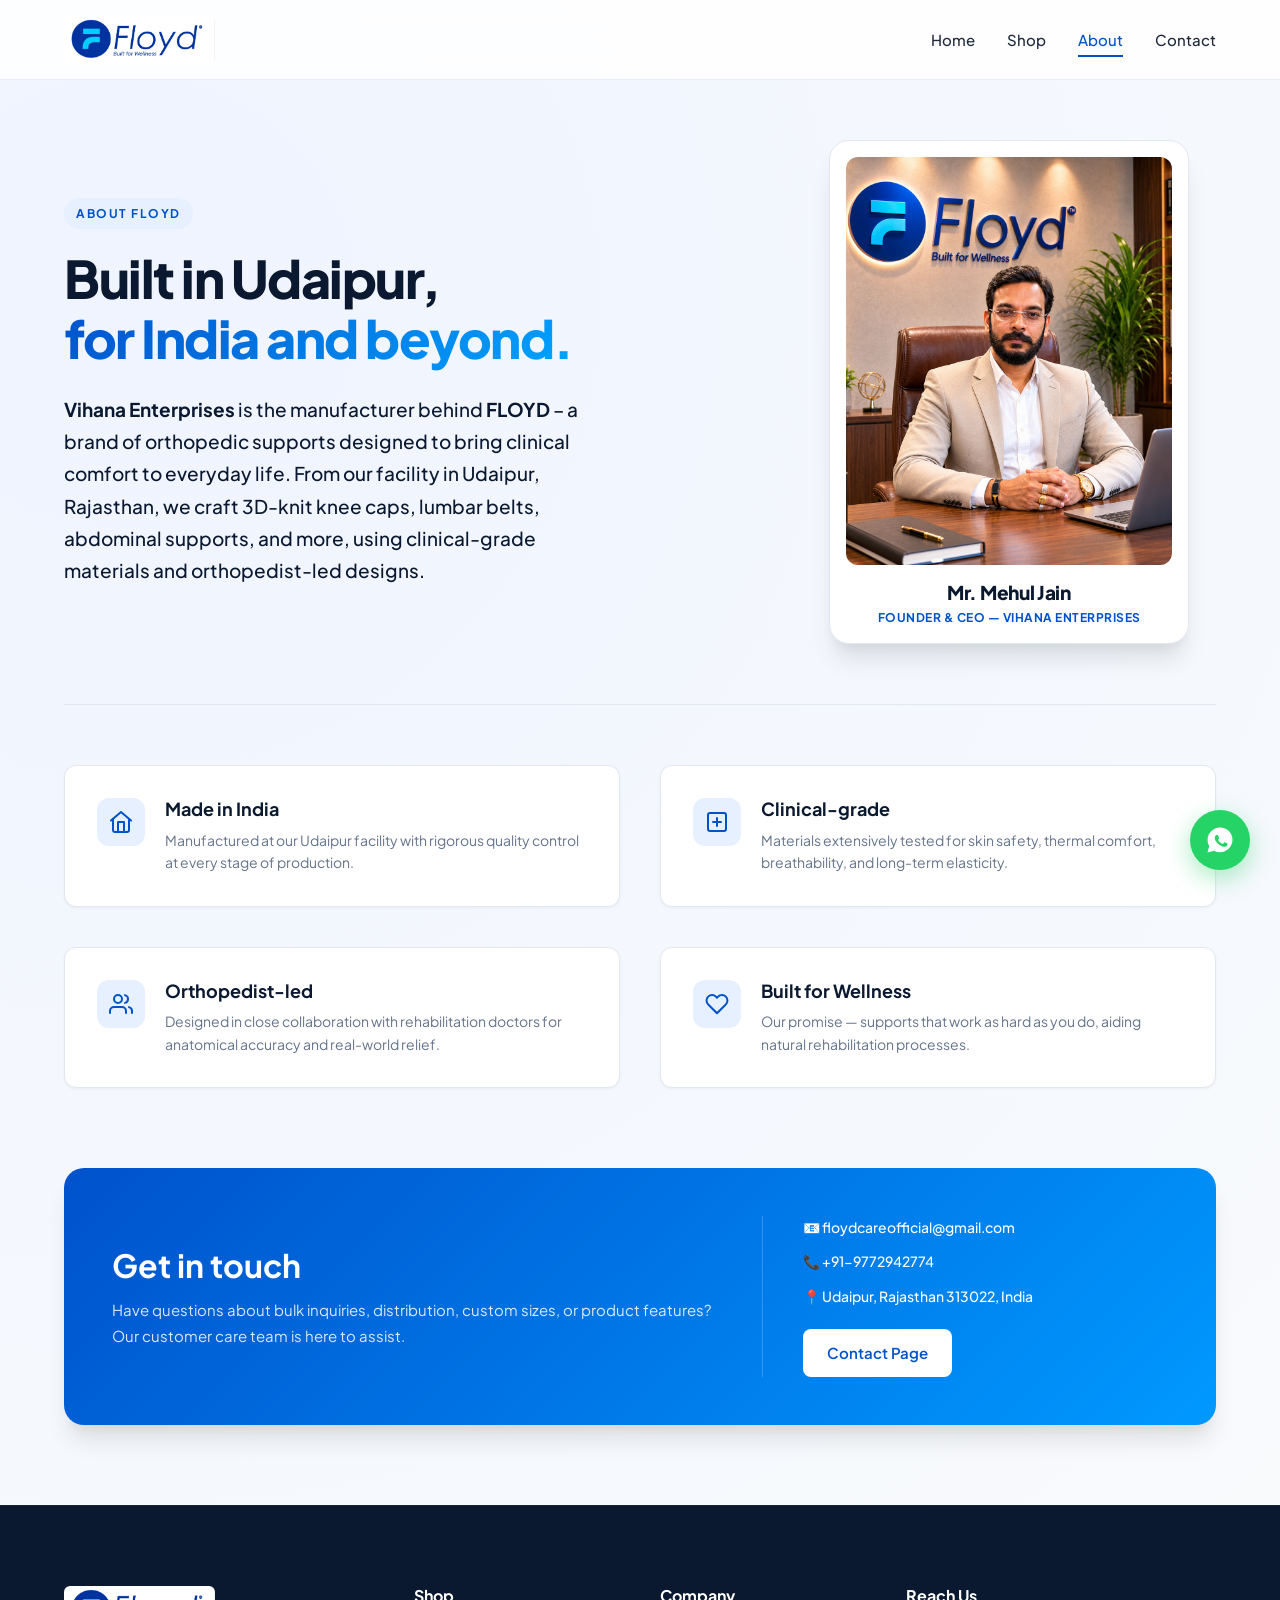
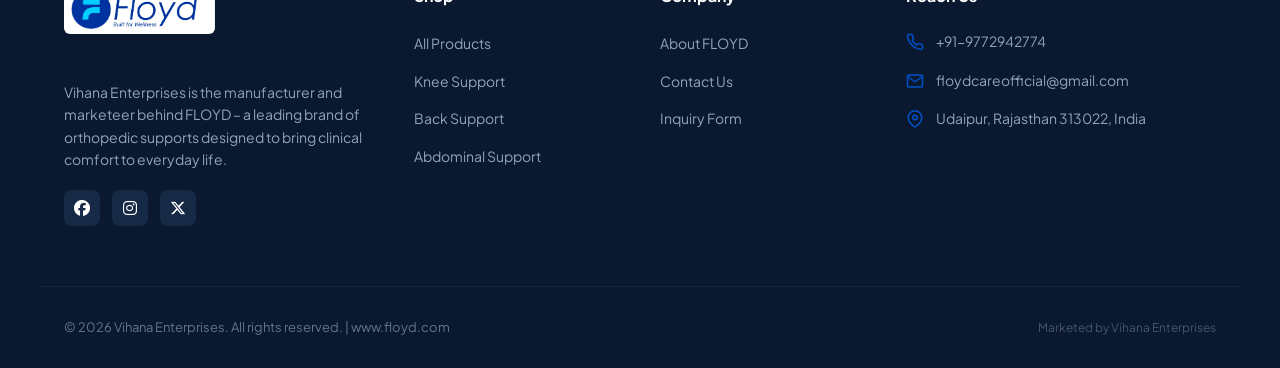
==== about.html @ 330b06b8 "Add main stylesheet for FLOYD design system with comprehensive styles and responsive design" ====
<!DOCTYPE html>
<html lang="en">
<head>
    <meta charset="UTF-8">
    <meta name="viewport" content="width=device-width, initial-scale=1.0">
    <meta name="description" content="Learn about FLOYD orthopedic supports, manufactured by Vihana Enterprises in Udaipur, Rajasthan. Built on clinical comfort, skin-safe materials, and orthopedist-led designs.">
    <meta name="keywords" content="About Floyd, Vihana Enterprises, Orthopedic supports, Udaipur manufacturer, clinical comfort">
    <title>About Us | FLOYD Orthopedic Supports</title>
    <link rel="stylesheet" href="https://cdnjs.cloudflare.com/ajax/libs/font-awesome/6.5.0/css/all.min.css">
    <link rel="stylesheet" href="styles.css">
</head>
<body>

    <!-- Header Navigation -->
    <header id="main-header">
        <div class="container nav-container">
            <a href="index.html" class="logo" id="header-logo">
                <img src="assets/logo.jpg" alt="FLOYD Logo" class="logo-img">
            </a>
            
            <button class="hamburger" id="menu-hamburger" aria-label="Toggle Menu">
                <span></span>
                <span></span>
                <span></span>
            </button>
            
            <ul class="nav-menu" id="header-nav-menu">
                <li><a href="index.html" class="nav-link">Home</a></li>
                <li><a href="products.html" class="nav-link">Shop</a></li>
                <li><a href="about.html" class="nav-link">About</a></li>
                <li><a href="contact.html" class="nav-link">Contact</a></li>
            </ul>
        </div>
    </header>

    <main>
        <!-- About Hero Section -->
        <section class="about-hero" id="about-hero-section">
            <div class="container">
                <div class="about-hero-grid">
                    <div class="about-hero-text">
                        <span class="badge-tag">About FLOYD</span>
                        <h1 class="hero-title" style="margin-bottom: 24px;">
                            Built in Udaipur, <br>
                            <span>for India and beyond.</span>
                        </h1>
                        <p class="hero-desc" style="font-size: 19px; line-height: 1.7; color: var(--primary-color); font-weight: 500; margin-bottom: 0;">
                            <strong>Vihana Enterprises</strong> is the manufacturer behind <strong>FLOYD</strong> – a brand of orthopedic supports designed to bring clinical comfort to everyday life. From our facility in Udaipur, Rajasthan, we craft 3D-knit knee caps, lumbar belts, abdominal supports, and more, using clinical-grade materials and orthopedist-led designs.
                        </p>
                    </div>
                    
                    <div class="about-hero-image-wrapper">
                        <div class="about-owner-card">
                            <img src="assets/owner_image.png" alt="Mr. Mehul Jain, Founder and CEO of Vihana Enterprises" class="about-owner-img">
                            <div class="about-owner-info">
                                <h3 class="about-owner-name">Mr. Mehul Jain</h3>
                                <p class="about-owner-title">Founder & CEO — Vihana Enterprises</p>
                            </div>
                        </div>
                    </div>
                </div>
                
                <hr style="border: 0; border-top: 1px solid var(--border-color); margin-bottom: 40px; margin-top: 60px;">
                
                <!-- Core Pillars Grid -->
                <div class="about-features-grid">
                    
                    <!-- Pillar 1 -->
                    <div class="about-feature-card">
                        <div class="about-feature-icon">
                            <svg width="24" height="24" viewBox="0 0 24 24" fill="none" stroke="currentColor" stroke-width="2" stroke-linecap="round" stroke-linejoin="round">
                                <path d="M20 9v11a2 2 0 0 1-2 2H6a2 2 0 0 1-2-2V9"></path>
                                <path d="M9 22V12h6v10"></path>
                                <path d="M2 10.6L12 2l10 8.6"></path>
                            </svg>
                        </div>
                        <div>
                            <h3 class="about-feature-title">Made in India</h3>
                            <p class="about-feature-text">Manufactured at our Udaipur facility with rigorous quality control at every stage of production.</p>
                        </div>
                    </div>
                    
                    <!-- Pillar 2 -->
                    <div class="about-feature-card">
                        <div class="about-feature-icon">
                            <svg width="24" height="24" viewBox="0 0 24 24" fill="none" stroke="currentColor" stroke-width="2" stroke-linecap="round" stroke-linejoin="round">
                                <rect x="3" y="3" width="18" height="18" rx="2" ry="2"></rect>
                                <line x1="12" y1="8" x2="12" y2="16"></line>
                                <line x1="8" y1="12" x2="16" y2="12"></line>
                            </svg>
                        </div>
                        <div>
                            <h3 class="about-feature-title">Clinical-grade</h3>
                            <p class="about-feature-text">Materials extensively tested for skin safety, thermal comfort, breathability, and long-term elasticity.</p>
                        </div>
                    </div>
                    
                    <!-- Pillar 3 -->
                    <div class="about-feature-card">
                        <div class="about-feature-icon">
                            <svg width="24" height="24" viewBox="0 0 24 24" fill="none" stroke="currentColor" stroke-width="2" stroke-linecap="round" stroke-linejoin="round">
                                <path d="M17 21v-2a4 4 0 0 0-4-4H5a4 4 0 0 0-4 4v2"></path>
                                <circle cx="9" cy="7" r="4"></circle>
                                <path d="M23 21v-2a4 4 0 0 0-3-3.87"></path>
                                <path d="M16 3.13a4 4 0 0 1 0 7.75"></path>
                            </svg>
                        </div>
                        <div>
                            <h3 class="about-feature-title">Orthopedist-led</h3>
                            <p class="about-feature-text">Designed in close collaboration with rehabilitation doctors for anatomical accuracy and real-world relief.</p>
                        </div>
                    </div>
                    
                    <!-- Pillar 4 -->
                    <div class="about-feature-card">
                        <div class="about-feature-icon">
                            <svg width="24" height="24" viewBox="0 0 24 24" fill="none" stroke="currentColor" stroke-width="2" stroke-linecap="round" stroke-linejoin="round">
                                <path d="M20.84 4.61a5.5 5.5 0 0 0-7.78 0L12 5.67l-1.06-1.06a5.5 5.5 0 0 0-7.78 7.78l1.06 1.06L12 21.23l7.78-7.78 1.06-1.06a5.5 5.5 0 0 0 0-7.78z"></path>
                            </svg>
                        </div>
                        <div>
                            <h3 class="about-feature-title">Built for Wellness</h3>
                            <p class="about-feature-text">Our promise — supports that work as hard as you do, aiding natural rehabilitation processes.</p>
                        </div>
                    </div>
                    
                </div>

                <!-- Banner Get in Touch Box -->
                <div class="about-contact-banner">
                    <div class="about-contact-grid">
                        <div>
                            <h2 style="font-size: 32px; color: #ffffff; margin-bottom: 12px;">Get in touch</h2>
                            <p style="color: rgba(255,255,255,0.85); font-size: 15px; margin-bottom: 0; line-height: 1.7;">
                                Have questions about bulk inquiries, distribution, custom sizes, or product features? Our customer care team is here to assist.
                            </p>
                        </div>
                        <div class="about-contact-info">
                            <span style="font-size: 14px; font-weight: 500;">📧 floydcareofficial@gmail.com</span>
                            <span style="font-size: 14px; font-weight: 500;">📞 +91-9772942774</span>
                            <span style="font-size: 14px; font-weight: 500;">📍 Udaipur, Rajasthan 313022, India</span>
                            <a href="contact.html" class="btn btn-secondary" style="margin-top: 10px; background-color: #fff; color: var(--accent-blue);">Contact Page</a>
                        </div>
                    </div>
                </div>

            </div>
        </section>
    </main>

    <!-- Footer -->
    <footer id="main-footer">
        <div class="container footer-grid">
            <div class="footer-brand">
                <a href="index.html" class="logo" style="margin-bottom: 20px; display: inline-block;">
                    <img src="assets/logo.jpg" alt="FLOYD Logo" class="logo-img">
                </a>
                <p class="footer-desc">
                    Vihana Enterprises is the manufacturer and marketeer behind FLOYD – a leading brand of orthopedic supports designed to bring clinical comfort to everyday life.
                </p>
                <div class="footer-socials">
                    <a href="https://facebook.com" class="social-icon facebook" target="_blank" aria-label="Facebook">
                        <i class="fa-brands fa-facebook" style="color: rgb(255, 255, 255);"></i>
                    </a>
                    <a href="https://instagram.com" class="social-icon instagram" target="_blank" aria-label="Instagram">
                        <i class="fa-brands fa-instagram" style="color: rgb(255, 255, 255);"></i>
                    </a>
                    <a href="https://twitter.com" class="social-icon twitter" target="_blank" aria-label="Twitter">
                        <i class="fa-brands fa-x-twitter" style="color: rgb(255, 255, 255);"></i>
                    </a>
                </div>
            </div>
            
            <div>
                <h3 class="footer-title">Shop</h3>
                <ul class="footer-links">
                    <li><a href="products.html">All Products</a></li>
                    <li><a href="products.html?category=Knee%20Support">Knee Support</a></li>
                    <li><a href="products.html?category=Back%20Support">Back Support</a></li>
                    <li><a href="products.html?category=Abdominal%20Support">Abdominal Support</a></li>
                </ul>
            </div>
            
            <div>
                <h3 class="footer-title">Company</h3>
                <ul class="footer-links">
                    <li><a href="about.html">About FLOYD</a></li>
                    <li><a href="contact.html">Contact Us</a></li>
                    <li><a href="contact.html">Inquiry Form</a></li>
                </ul>
            </div>
            
            <div>
                <h3 class="footer-title">Reach Us</h3>
                <ul class="footer-contact-list">
                    <li class="footer-contact-item">
                        <svg width="18" height="18" viewBox="0 0 24 24" fill="none" stroke="currentColor" stroke-width="2" stroke-linecap="round" stroke-linejoin="round">
                            <path d="M22 16.92v3a2 2 0 0 1-2.18 2 19.79 19.79 0 0 1-8.63-3.07 19.5 19.5 0 0 1-6-6 19.79 19.79 0 0 1-3.07-8.67A2 2 0 0 1 4.11 2h3a2 2 0 0 1 2 1.72 12.84 12.84 0 0 0 .7 2.81 2 2 0 0 1-.45 2.11L8.09 9.91a16 16 0 0 0 6 6l1.27-1.27a2 2 0 0 1 2.11-.45 12.84 12.84 0 0 0 2.81.7A2 2 0 0 1 22 16.92z"></path>
                        </svg>
                        <span>+91-9772942774</span>
                    </li>
                    <li class="footer-contact-item">
                        <svg width="18" height="18" viewBox="0 0 24 24" fill="none" stroke="currentColor" stroke-width="2" stroke-linecap="round" stroke-linejoin="round">
                            <path d="M4 4h16c1.1 0 2 .9 2 2v12c0 1.1-.9 2-2 2H4c-1.1 0-2-.9-2-2V6c0-1.1.9-2 2-2z"></path>
                            <polyline points="22,6 12,13 2,6"></polyline>
                        </svg>
                        <span>floydcareofficial@gmail.com</span>
                    </li>
                    <li class="footer-contact-item">
                        <svg width="18" height="18" viewBox="0 0 24 24" fill="none" stroke="currentColor" stroke-width="2" stroke-linecap="round" stroke-linejoin="round">
                            <path d="M21 10c0 7-9 13-9 13s-9-6-9-13a9 9 0 0 1 18 0z"></path>
                            <circle cx="12" cy="10" r="3"></circle>
                        </svg>
                        <span>Udaipur, Rajasthan 313022, India</span>
                    </li>
                </ul>
            </div>
        </div>
        
        <div class="container footer-bottom">
            <p class="footer-copy">&copy; 2026 Vihana Enterprises. All rights reserved. | www.floyd.com</p>
            <p style="color: #475569; font-size: 12px;">Marketed by Vihana Enterprises</p>
        </div>
    </footer>

    <!-- WhatsApp Floating Widget -->
    <div class="whatsapp-widget">
        <span class="whatsapp-tooltip">Chat with Floyd Care</span>
        <a href="https://wa.me/919772942774?text=Hello!%20I%20want%20to%20inquire%20about%20FLOYD%20Orthopedic%20supports." target="_blank" class="whatsapp-bubble" aria-label="Chat on WhatsApp" id="floating-whatsapp-btn">
            <svg width="30" height="30" viewBox="0 0 24 24" fill="currentColor" style="color: #fff;">
                <path d="M12.012 2c-5.506 0-9.989 4.478-9.99 9.984a9.96 9.96 0 0 0 1.333 4.982L2 22l5.202-1.362a9.92 9.92 0 0 0 4.808 1.238h.005c5.502 0 9.987-4.479 9.988-9.987.002-2.67-1.037-5.178-2.927-7.07A9.925 9.925 0 0 0 12.012 2zm5.727 14.1c-.247.697-1.204 1.293-1.663 1.352-.459.06-1.02.109-2.993-.672-2.52-1.001-4.113-3.565-4.24-3.731-.127-.168-1.035-1.378-1.035-2.628 0-1.25.654-1.866.887-2.112.233-.247.508-.309.678-.309.169 0 .339.001.487.009.157.008.365-.06.572.44.207.5.709 1.729.771 1.854.062.125.103.271.02.44-.083.166-.124.271-.249.414-.124.145-.262.324-.374.436-.125.124-.255.259-.11.507.145.248.641 1.057 1.378 1.713.949.845 1.751 1.11 2.006 1.237.255.127.402.107.551-.063.149-.17.639-.741.808-.995.17-.254.339-.212.572-.125.233.086 1.483.7 1.737.828.254.127.424.19.488.3.063.108.063.626-.184 1.323z"/>
            </svg>
        </a>
    </div>

    <!-- General Javascript -->
    <script src="script.js"></script>
</body>
</html>
---- styles.css ----
/* 
   FLOYD - Premium Orthopedic Supports
   Design System & Styling
   Author: Antigravity Code Assistant
*/

@import url('https://fonts.googleapis.com/css2?family=Plus+Jakarta+Sans:wght@300;400;500;600;700;800&display=swap');

/* CSS Variables */
:root {
    --primary-color: #0A192F;
    --primary-light: #172A45;
    --accent-blue: #0052CC;
    --accent-hover: #0043A4;
    --accent-light: #E6F0FF;
    --text-main: #1E293B;
    --text-muted: #64748B;
    --bg-main: #F8FAFC;
    --bg-white: #FFFFFF;
    --border-color: #E2E8F0;
    --success-color: #10B981;
    --warning-color: #F59E0B;
    --danger-color: #EF4444;
    --font-family: 'Plus Jakarta Sans', sans-serif;
    
    /* Shadows & Transitions */
    --shadow-sm: 0 1px 3px rgba(0, 0, 0, 0.05);
    --shadow-md: 0 4px 6px -1px rgba(0, 0, 0, 0.05), 0 2px 4px -1px rgba(0, 0, 0, 0.03);
    --shadow-lg: 0 10px 15px -3px rgba(0, 0, 0, 0.08), 0 4px 6px -2px rgba(0, 0, 0, 0.04);
    --shadow-premium: 0 20px 25px -5px rgba(0, 0, 0, 0.1), 0 10px 10px -5px rgba(0, 0, 0, 0.04);
    --transition-fast: all 0.2s cubic-bezier(0.4, 0, 0.2, 1);
    --transition-smooth: all 0.3s cubic-bezier(0.4, 0, 0.2, 1);
    --border-radius-sm: 8px;
    --border-radius-md: 12px;
    --border-radius-lg: 20px;
    
    /* Layout Sizes */
    --header-height: 80px;
    --max-width: 1200px;
}

/* Reset & Base Styles */
* {
    margin: 0;
    padding: 0;
    box-sizing: border-box;
}

html {
    scroll-behavior: smooth;
    font-size: 16px;
}

body {
    font-family: var(--font-family);
    background-color: var(--bg-main);
    color: var(--text-main);
    line-height: 1.6;
    overflow-x: hidden;
}

h1, h2, h3, h4, h5, h6 {
    font-weight: 700;
    color: var(--primary-color);
    line-height: 1.25;
}

a {
    color: inherit;
    text-decoration: none;
    transition: var(--transition-fast);
}

img {
    max-width: 100%;
    height: auto;
    display: block;
}

button, input, textarea, select {
    font-family: inherit;
    font-size: inherit;
    outline: none;
}

.container {
    width: 100%;
    max-width: var(--max-width);
    margin: 0 auto;
    padding: 0 24px;
}

/* Header & Navigation */
header {
    position: fixed;
    top: 0;
    left: 0;
    width: 100%;
    height: var(--header-height);
    background-color: rgba(255, 255, 255, 0.85);
    backdrop-filter: blur(12px);
    -webkit-backdrop-filter: blur(12px);
    border-bottom: 1px solid rgba(226, 232, 240, 0.8);
    z-index: 1000;
    transition: var(--transition-smooth);
}

header.scrolled {
    height: 70px;
    box-shadow: var(--shadow-md);
    background-color: rgba(255, 255, 255, 0.95);
}

.nav-container {
    height: 100%;
    display: flex;
    justify-content: space-between;
    align-items: center;
}

.logo {
    display: flex;
    align-items: center;
    gap: 10px;
}

.logo-img {
    height: 48px;
    width: auto;
    object-fit: contain;
    border-radius: 6px;
    transition: var(--transition-smooth);
}

.logo:hover .logo-img {
    transform: scale(1.03);
}

.logo-icon {
    width: 38px;
    height: 38px;
    background: linear-gradient(135deg, var(--accent-blue), #00A3FF);
    border-radius: 10px;
    display: flex;
    align-items: center;
    justify-content: center;
    color: #fff;
    font-weight: 800;
    font-size: 20px;
    box-shadow: 0 4px 10px rgba(0, 82, 204, 0.3);
}

.logo-text {
    font-size: 24px;
    font-weight: 800;
    letter-spacing: -0.5px;
    background: linear-gradient(to right, var(--primary-color), var(--accent-blue));
    -webkit-background-clip: text;
    -webkit-text-fill-color: transparent;
}

.logo-sub {
    font-size: 10px;
    text-transform: uppercase;
    letter-spacing: 1px;
    color: var(--text-muted);
    font-weight: 600;
    margin-top: -3px;
}

.nav-menu {
    display: flex;
    align-items: center;
    gap: 32px;
    list-style: none;
}

.nav-link {
    font-weight: 500;
    font-size: 15px;
    color: var(--text-main);
    position: relative;
    padding: 8px 0;
}

.nav-link::after {
    content: '';
    position: absolute;
    bottom: 0;
    left: 0;
    width: 0;
    height: 2px;
    background-color: var(--accent-blue);
    transition: var(--transition-fast);
}

.nav-link:hover, .nav-link.active {
    color: var(--accent-blue);
}

.nav-link.active::after, .nav-link:hover::after {
    width: 100%;
}

.nav-actions {
    display: flex;
    align-items: center;
    gap: 16px;
}

.btn {
    display: inline-flex;
    align-items: center;
    justify-content: center;
    padding: 12px 24px;
    border-radius: var(--border-radius-sm);
    font-weight: 600;
    font-size: 15px;
    transition: var(--transition-smooth);
    cursor: pointer;
    border: none;
    gap: 8px;
}

.btn-primary {
    background-color: var(--accent-blue);
    color: #ffffff;
    box-shadow: 0 4px 14px rgba(0, 82, 204, 0.25);
}

.btn-primary:hover {
    background-color: var(--accent-hover);
    transform: translateY(-2px);
    box-shadow: 0 6px 20px rgba(0, 82, 204, 0.35);
}

.btn-secondary {
    background-color: var(--accent-light);
    color: var(--accent-blue);
}

.btn-secondary:hover {
    background-color: #D6E4FF;
    transform: translateY(-2px);
}

.btn-outline {
    background-color: transparent;
    border: 2px solid var(--accent-blue);
    color: var(--accent-blue);
}

.btn-outline:hover {
    background-color: var(--accent-blue);
    color: #ffffff;
    transform: translateY(-2px);
}

.hamburger {
    display: none;
    flex-direction: column;
    gap: 6px;
    cursor: pointer;
    border: none;
    background: transparent;
    padding: 8px;
    z-index: 1001;
}

.hamburger span {
    display: block;
    width: 26px;
    height: 2.5px;
    background-color: var(--primary-color);
    border-radius: 2px;
    transition: var(--transition-smooth);
}

/* Hero Section */
.hero {
    padding: calc(var(--header-height) + 60px) 0 80px 0;
    background: radial-gradient(circle at 80% 20%, #F0F4FF 0%, var(--bg-main) 100%);
    overflow: hidden;
    position: relative;
}

.hero::before {
    content: '';
    position: absolute;
    width: 600px;
    height: 600px;
    background: radial-gradient(circle, rgba(0, 82, 204, 0.05) 0%, transparent 70%);
    top: -200px;
    right: -200px;
    z-index: 0;
}

.hero-grid {
    display: grid;
    grid-template-columns: 1.1fr 0.9fr;
    gap: 48px;
    align-items: center;
    position: relative;
    z-index: 1;
}

.badge-tag {
    display: inline-block;
    padding: 6px 12px;
    background-color: var(--accent-light);
    color: var(--accent-blue);
    font-size: 12px;
    font-weight: 700;
    text-transform: uppercase;
    letter-spacing: 1.5px;
    border-radius: 50px;
    margin-bottom: 20px;
}

.hero-title {
    font-size: 52px;
    font-weight: 800;
    letter-spacing: -1.5px;
    margin-bottom: 20px;
    line-height: 1.15;
}

.hero-title span {
    background: linear-gradient(135deg, var(--accent-blue), #00A3FF);
    -webkit-background-clip: text;
    -webkit-text-fill-color: transparent;
}

.hero-desc {
    font-size: 18px;
    color: var(--text-muted);
    margin-bottom: 32px;
    max-width: 520px;
}

.hero-btns {
    display: flex;
    gap: 16px;
    margin-bottom: 40px;
}

.hero-trust {
    display: flex;
    align-items: center;
    gap: 12px;
}

.stars {
    color: #FBBF24;
    display: flex;
    gap: 2px;
}

.trust-text {
    font-size: 14px;
    color: var(--text-muted);
    font-weight: 500;
}

.trust-text strong {
    color: var(--primary-color);
}

.hero-image-wrapper {
    position: relative;
    display: flex;
    justify-content: center;
    align-items: center;
}

.hero-image-bg {
    position: absolute;
    width: 100%;
    height: 100%;
    background: linear-gradient(135deg, var(--accent-blue), #00A3FF);
    border-radius: 30% 70% 70% 30% / 30% 30% 70% 70%;
    opacity: 0.1;
    animation: blobMorph 10s ease-in-out infinite alternate;
    z-index: 0;
}

.hero-image-card {
    position: relative;
    background: var(--bg-white);
    padding: 16px;
    border-radius: var(--border-radius-lg);
    box-shadow: var(--shadow-premium);
    z-index: 1;
    overflow: hidden;
    transform: rotate(2deg);
    transition: var(--transition-smooth);
}

.hero-image-card:hover {
    transform: rotate(0deg) scale(1.02);
}

.hero-image-card img {
    border-radius: 12px;
    width: 100%;
    max-height: 420px;
    object-fit: cover;
}

.hero-floating-badge {
    position: absolute;
    bottom: -20px;
    left: -20px;
    background: var(--bg-white);
    padding: 16px 24px;
    border-radius: var(--border-radius-md);
    box-shadow: var(--shadow-lg);
    display: flex;
    flex-direction: column;
    gap: 4px;
    z-index: 2;
    border: 1px solid var(--border-color);
}

.floating-title {
    font-size: 11px;
    text-transform: uppercase;
    letter-spacing: 1px;
    color: var(--text-muted);
    font-weight: 700;
}

.floating-val {
    font-size: 15px;
    font-weight: 800;
    color: var(--primary-color);
}

/* Feature Ribbons */
.features-ribbon {
    background-color: var(--primary-color);
    color: #fff;
    padding: 24px 0;
    position: relative;
    z-index: 10;
}

.ribbon-grid {
    display: grid;
    grid-template-columns: repeat(4, 1fr);
    gap: 24px;
}

.ribbon-item {
    display: flex;
    align-items: center;
    gap: 12px;
    color: rgba(255, 255, 255, 0.9);
    font-size: 14px;
    font-weight: 500;
}

.ribbon-item svg {
    color: var(--accent-blue);
    flex-shrink: 0;
}

/* Sections Styling */
.section {
    padding: 90px 0;
}

.section-bg {
    background-color: var(--bg-white);
}

.section-header {
    text-align: center;
    max-width: 650px;
    margin: 0 auto 56px auto;
}

.section-subtitle {
    display: block;
    color: var(--accent-blue);
    font-size: 13px;
    font-weight: 700;
    text-transform: uppercase;
    letter-spacing: 2px;
    margin-bottom: 12px;
}

.section-title {
    font-size: 38px;
    font-weight: 800;
    letter-spacing: -1px;
    margin-bottom: 16px;
}

.section-desc {
    color: var(--text-muted);
    font-size: 16px;
}

/* Categories Section */
.categories-grid {
    display: grid;
    grid-template-columns: repeat(3, 1fr);
    gap: 30px;
}

.category-card {
    background: var(--bg-white);
    border-radius: var(--border-radius-lg);
    overflow: hidden;
    box-shadow: var(--shadow-md);
    border: 1px solid var(--border-color);
    transition: var(--transition-smooth);
    display: flex;
    flex-direction: column;
}

.category-card:hover {
    transform: translateY(-8px);
    box-shadow: var(--shadow-premium);
    border-color: rgba(0, 82, 204, 0.2);
}

.category-img-container {
    height: 260px;
    overflow: hidden;
    position: relative;
    background-color: var(--bg-main);
}

.category-img-container img {
    width: 100%;
    height: 100%;
    object-fit: cover;
    transition: var(--transition-smooth);
}

.category-card:hover .category-img-container img {
    transform: scale(1.08);
}

.category-content {
    padding: 24px;
    flex-grow: 1;
    display: flex;
    flex-direction: column;
}

.category-title {
    font-size: 20px;
    margin-bottom: 10px;
}

.category-text {
    color: var(--text-muted);
    font-size: 14px;
    margin-bottom: 20px;
    flex-grow: 1;
}

.category-link {
    font-weight: 600;
    font-size: 14px;
    color: var(--accent-blue);
    display: inline-flex;
    align-items: center;
    gap: 6px;
}

.category-card:hover .category-link {
    gap: 12px;
}

/* Bestsellers / Product Grid */
.products-grid {
    display: grid;
    grid-template-columns: repeat(4, 1fr);
    gap: 24px;
}

.product-card {
    background: var(--bg-white);
    border-radius: var(--border-radius-md);
    border: 1px solid var(--border-color);
    padding: 16px;
    position: relative;
    transition: var(--transition-smooth);
    display: flex;
    flex-direction: column;
    justify-content: space-between;
}

.product-card:hover {
    transform: translateY(-5px);
    box-shadow: var(--shadow-lg);
    border-color: rgba(0, 82, 204, 0.15);
}

.discount-badge {
    position: absolute;
    top: 16px;
    left: 16px;
    background-color: #06B6D4;
    color: #fff;
    font-size: 11px;
    font-weight: 700;
    padding: 4px 8px;
    border-radius: 4px;
    z-index: 10;
}

.product-img-wrapper {
    height: 220px;
    background-color: var(--bg-main);
    border-radius: 8px;
    overflow: hidden;
    margin-bottom: 16px;
    display: flex;
    align-items: center;
    justify-content: center;
}

.product-img-wrapper img {
    max-height: 100%;
    max-width: 100%;
    object-fit: contain;
    transition: var(--transition-smooth);
}

.product-card:hover .product-img-wrapper img {
    transform: scale(1.05);
}

.product-meta {
    font-size: 12px;
    color: var(--text-muted);
    font-weight: 600;
    text-transform: uppercase;
    letter-spacing: 0.5px;
    margin-bottom: 6px;
}

.product-name {
    font-size: 16px;
    font-weight: 700;
    color: var(--primary-color);
    margin-bottom: 12px;
    line-height: 1.3;
    min-height: 42px;
}

.product-price-row {
    display: flex;
    align-items: center;
    gap: 8px;
    margin-bottom: 16px;
}

.current-price {
    font-size: 18px;
    font-weight: 800;
    color: var(--accent-blue);
}

.original-price {
    font-size: 14px;
    color: var(--text-muted);
    text-decoration: line-through;
}

.product-card .btn {
    width: 100%;
    padding: 10px 16px;
    font-size: 14px;
}

/* Banner Promo Section */
.banner-promo {
    background: linear-gradient(135deg, var(--accent-blue), #00A3FF);
    color: #fff;
    border-radius: var(--border-radius-lg);
    padding: 56px;
    overflow: hidden;
    position: relative;
    box-shadow: var(--shadow-premium);
}

.banner-promo-grid {
    display: grid;
    grid-template-columns: 1.2fr 0.8fr;
    gap: 40px;
    align-items: center;
}

.promise-shield-wrapper {
    display: flex;
    justify-content: center;
}

.banner-promo h2 {
    color: #fff;
    font-size: 36px;
    margin-bottom: 16px;
    letter-spacing: -0.5px;
}

.banner-promo p {
    color: rgba(255, 255, 255, 0.9);
    font-size: 16px;
    line-height: 1.6;
    margin-bottom: 24px;
}

.banner-promo .btn {
    background-color: #fff;
    color: var(--accent-blue);
    font-weight: 700;
}

.banner-promo .btn:hover {
    background-color: var(--accent-light);
    transform: translateY(-2px);
}

/* Footer Section */
footer {
    background-color: var(--primary-color);
    color: #94A3B8;
    padding: 80px 0 30px 0;
    border-top: 1px solid rgba(255, 255, 255, 0.05);
}

.footer-grid {
    display: grid;
    grid-template-columns: 1.2fr 0.8fr 0.8fr 1.2fr;
    gap: 40px;
    margin-bottom: 60px;
}

.footer-brand .logo-text {
    background: linear-gradient(to right, #fff, #00A3FF);
    -webkit-background-clip: text;
    -webkit-text-fill-color: transparent;
}

.footer-desc {
    font-size: 14px;
    margin: 20px 0;
    line-height: 1.6;
}

.footer-socials {
    display: flex;
    gap: 12px;
}

.social-icon {
    width: 36px;
    height: 36px;
    background-color: var(--primary-light);
    border-radius: 8px;
    display: flex;
    align-items: center;
    justify-content: center;
    color: #fff;
    transition: var(--transition-fast);
}

.social-icon:hover {
    transform: translateY(-2px);
}

.social-icon.facebook:hover {
    background-color: rgb(24, 119, 242);
}

.social-icon.instagram:hover {
    background-color: rgb(225, 48, 108);
}

.social-icon.twitter:hover {
    background-color: rgb(15, 23, 42);
}

.footer-title {
    color: #fff;
    font-size: 16px;
    font-weight: 700;
    margin-bottom: 24px;
    position: relative;
}

.footer-links {
    list-style: none;
    display: flex;
    flex-direction: column;
    gap: 12px;
}

.footer-links a {
    font-size: 14px;
}

.footer-links a:hover {
    color: #fff;
    padding-left: 4px;
}

.footer-contact-list {
    list-style: none;
    display: flex;
    flex-direction: column;
    gap: 16px;
}

.footer-contact-item {
    display: flex;
    align-items: flex-start;
    gap: 12px;
    font-size: 14px;
}

.footer-contact-item svg {
    color: var(--accent-blue);
    flex-shrink: 0;
    margin-top: 3px;
}

.footer-bottom {
    border-top: 1px solid rgba(255, 255, 255, 0.05);
    padding-top: 30px;
    display: flex;
    justify-content: space-between;
    align-items: center;
    font-size: 13px;
}

.footer-copy {
    color: #64748B;
}

/* FLOYD Promise Details section in About */
.about-hero {
    padding: calc(var(--header-height) + 60px) 0 80px 0;
    background: radial-gradient(circle at 10% 20%, #F0F4FF 0%, var(--bg-main) 100%);
}

.about-hero-grid {
    display: grid;
    grid-template-columns: 1.25fr 0.75fr;
    gap: 48px;
    align-items: center;
}

.about-hero-text {
    max-width: 100%;
}

.about-hero-image-wrapper {
    display: flex;
    justify-content: center;
    align-items: center;
}

.about-owner-card {
    background: var(--bg-white);
    padding: 16px;
    border-radius: var(--border-radius-lg);
    box-shadow: var(--shadow-premium);
    border: 1px solid var(--border-color);
    width: 100%;
    max-width: 360px;
    transition: var(--transition-smooth);
}

.about-owner-card:hover {
    transform: translateY(-5px);
    box-shadow: 0 30px 45px -10px rgba(0, 0, 0, 0.12);
}

.about-owner-img {
    width: 100%;
    height: auto;
    border-radius: 12px;
    object-fit: cover;
    aspect-ratio: 4 / 5;
}

.about-owner-info {
    margin-top: 16px;
    text-align: center;
}

.about-owner-name {
    font-size: 19px;
    font-weight: 800;
    color: var(--primary-color);
    letter-spacing: -0.3px;
}

.about-owner-title {
    font-size: 12px;
    color: var(--accent-blue);
    font-weight: 700;
    margin-top: 4px;
    text-transform: uppercase;
    letter-spacing: 0.5px;
}

.about-features-grid {
    display: grid;
    grid-template-columns: repeat(2, 1fr);
    gap: 40px;
    margin-top: 60px;
}

.about-feature-card {
    background: var(--bg-white);
    padding: 32px;
    border-radius: var(--border-radius-md);
    box-shadow: var(--shadow-sm);
    border: 1px solid var(--border-color);
    display: flex;
    gap: 20px;
    transition: var(--transition-smooth);
}

.about-feature-card:hover {
    box-shadow: var(--shadow-lg);
    border-color: rgba(0, 82, 204, 0.15);
}

.about-feature-icon {
    width: 48px;
    height: 48px;
    border-radius: 12px;
    background-color: var(--accent-light);
    color: var(--accent-blue);
    display: flex;
    align-items: center;
    justify-content: center;
    flex-shrink: 0;
}

.about-feature-title {
    font-size: 18px;
    margin-bottom: 8px;
}

.about-feature-text {
    font-size: 14px;
    color: var(--text-muted);
}

/* About Page Get in Touch Banner */
.about-contact-banner {
    margin-top: 80px;
    padding: 48px;
    background: linear-gradient(135deg, var(--accent-blue) 0%, #0099FF 100%);
    border-radius: var(--border-radius-lg);
    box-shadow: var(--shadow-premium);
}

.about-contact-grid {
    display: grid;
    grid-template-columns: 1.2fr 0.8fr;
    gap: 40px;
    align-items: center;
}

.about-contact-info {
    display: flex;
    flex-direction: column;
    gap: 12px;
    color: #ffffff;
    justify-content: center;
    align-items: flex-start;
    padding-left: 40px;
    border-left: 1px solid rgba(255, 255, 255, 0.2);
}

/* Contact Page Styles */
.contact-grid {
    display: grid;
    grid-template-columns: 0.9fr 1.1fr;
    gap: 48px;
}

.contact-info-card {
    background: var(--bg-white);
    padding: 40px;
    border-radius: var(--border-radius-lg);
    box-shadow: var(--shadow-md);
    border: 1px solid var(--border-color);
}

.contact-details {
    margin-top: 32px;
    display: flex;
    flex-direction: column;
    gap: 24px;
}

.contact-detail-item {
    display: flex;
    align-items: flex-start;
    gap: 16px;
}

.contact-detail-icon {
    width: 48px;
    height: 48px;
    border-radius: 12px;
    background-color: var(--accent-light);
    color: var(--accent-blue);
    display: flex;
    align-items: center;
    justify-content: center;
    flex-shrink: 0;
}

.contact-detail-label {
    font-size: 12px;
    text-transform: uppercase;
    font-weight: 700;
    color: var(--text-muted);
    letter-spacing: 0.5px;
}

.contact-detail-value {
    font-size: 16px;
    font-weight: 600;
    color: var(--primary-color);
    margin-top: 2px;
}

.contact-form-wrapper {
    background: var(--bg-white);
    padding: 40px;
    border-radius: var(--border-radius-lg);
    box-shadow: var(--shadow-lg);
    border: 1px solid var(--border-color);
}

.form-title {
    font-size: 24px;
    margin-bottom: 24px;
}

.form-group {
    margin-bottom: 20px;
}

.form-label {
    display: block;
    font-size: 14px;
    font-weight: 600;
    color: var(--primary-color);
    margin-bottom: 8px;
}

.form-input {
    width: 100%;
    padding: 12px 16px;
    border-radius: var(--border-radius-sm);
    border: 1px solid var(--border-color);
    background-color: var(--bg-main);
    color: var(--text-main);
    font-size: 15px;
    transition: var(--transition-fast);
}

.form-input:focus {
    border-color: var(--accent-blue);
    background-color: #fff;
    box-shadow: 0 0 0 3px rgba(0, 82, 204, 0.1);
}

textarea.form-input {
    resize: vertical;
    min-height: 120px;
}

.form-error {
    color: var(--danger-color);
    font-size: 12px;
    font-weight: 500;
    margin-top: 4px;
    display: none;
}

/* Map Section */
.map-container {
    height: 450px;
    border-radius: var(--border-radius-lg);
    overflow: hidden;
    box-shadow: var(--shadow-md);
    border: 1px solid var(--border-color);
}

.map-container iframe {
    width: 100%;
    height: 100%;
    border: 0;
}

/* Products Catalog Filtering Elements */
.catalog-header {
    display: flex;
    justify-content: space-between;
    align-items: center;
    margin-bottom: 40px;
    gap: 20px;
    flex-wrap: wrap;
}

.filter-chips {
    display: flex;
    gap: 12px;
    flex-wrap: wrap;
}

.filter-chip {
    padding: 10px 20px;
    border-radius: 50px;
    background-color: var(--bg-white);
    border: 1px solid var(--border-color);
    font-weight: 600;
    font-size: 14px;
    cursor: pointer;
    transition: var(--transition-fast);
}

.filter-chip:hover {
    border-color: var(--accent-blue);
    color: var(--accent-blue);
}

.filter-chip.active {
    background-color: var(--accent-blue);
    color: #fff;
    border-color: var(--accent-blue);
    box-shadow: 0 4px 10px rgba(0, 82, 204, 0.2);
}

.search-box {
    position: relative;
    max-width: 320px;
    width: 100%;
}

.search-input {
    width: 100%;
    padding: 12px 16px 12px 42px;
    border-radius: 50px;
    border: 1px solid var(--border-color);
    font-size: 14px;
    background-color: var(--bg-white);
    transition: var(--transition-fast);
}

.search-input:focus {
    border-color: var(--accent-blue);
    box-shadow: 0 0 0 3px rgba(0, 82, 204, 0.1);
}

.search-icon {
    position: absolute;
    left: 16px;
    top: 50%;
    transform: translateY(-50%);
    color: var(--text-muted);
    pointer-events: none;
}

.no-products {
    text-align: center;
    grid-column: 1 / -1;
    padding: 60px 20px;
    background: var(--bg-white);
    border-radius: var(--border-radius-md);
    border: 1px solid var(--border-color);
}

.no-products-icon {
    font-size: 48px;
    margin-bottom: 16px;
    color: var(--text-muted);
}

/* Inquiry Modal */
.modal {
    position: fixed;
    top: 0;
    left: 0;
    width: 100%;
    height: 100%;
    z-index: 2000;
    display: none;
    align-items: center;
    justify-content: center;
    opacity: 0;
    transition: opacity 0.3s ease;
}

.modal.active {
    display: flex;
    opacity: 1;
}

.modal-backdrop {
    position: absolute;
    width: 100%;
    height: 100%;
    background-color: rgba(10, 25, 47, 0.6);
    backdrop-filter: blur(4px);
}

.modal-content {
    position: relative;
    background-color: var(--bg-white);
    width: 100%;
    max-width: 550px;
    padding: 40px;
    border-radius: var(--border-radius-lg);
    box-shadow: var(--shadow-premium);
    z-index: 10;
    transform: scale(0.9);
    transition: transform 0.3s cubic-bezier(0.34, 1.56, 0.64, 1);
    max-height: 90vh;
    overflow-y: auto;
}

.modal.active .modal-content {
    transform: scale(1);
}

.modal-close {
    position: absolute;
    top: 24px;
    right: 24px;
    border: none;
    background: transparent;
    cursor: pointer;
    font-size: 24px;
    color: var(--text-muted);
    transition: var(--transition-fast);
    padding: 4px;
}

.modal-close:hover {
    color: var(--primary-color);
    transform: rotate(90deg);
}

.modal-title {
    font-size: 24px;
    margin-bottom: 8px;
}

.modal-subtitle {
    font-size: 14px;
    color: var(--text-muted);
    margin-bottom: 24px;
}

/* Floating WhatsApp Widget */
.whatsapp-widget {
    position: fixed;
    bottom: 30px;
    right: 30px;
    z-index: 999;
    display: flex;
    align-items: center;
    gap: 12px;
}

.whatsapp-bubble {
    width: 60px;
    height: 60px;
    background-color: #25D366;
    border-radius: 50%;
    display: flex;
    align-items: center;
    justify-content: center;
    color: #fff;
    box-shadow: 0 8px 24px rgba(37, 211, 102, 0.4);
    cursor: pointer;
    transition: var(--transition-smooth);
    border: none;
    position: relative;
}

.whatsapp-bubble::after {
    content: '';
    position: absolute;
    width: 100%;
    height: 100%;
    top: 0;
    left: 0;
    border-radius: 50%;
    box-shadow: 0 0 0 0 rgba(37, 211, 102, 0.6);
    animation: whatsappPulse 2s infinite;
}

.whatsapp-bubble:hover {
    background-color: #20BA56;
    transform: scale(1.1) rotate(5deg);
    box-shadow: 0 10px 28px rgba(37, 211, 102, 0.5);
}

.whatsapp-tooltip {
    background-color: var(--primary-color);
    color: #fff;
    padding: 10px 16px;
    border-radius: var(--border-radius-sm);
    font-size: 13px;
    font-weight: 600;
    box-shadow: var(--shadow-lg);
    white-space: nowrap;
    opacity: 0;
    transform: translateX(15px);
    transition: var(--transition-smooth);
    pointer-events: none;
    border: 1px solid rgba(255, 255, 255, 0.1);
}

.whatsapp-widget:hover .whatsapp-tooltip {
    opacity: 1;
    transform: translateX(0);
}

/* Animations */
@keyframes blobMorph {
    0% {
        border-radius: 30% 70% 70% 30% / 30% 30% 70% 70%;
    }
    100% {
        border-radius: 70% 30% 30% 70% / 70% 70% 30% 30%;
    }
}

@keyframes whatsappPulse {
    0% {
        transform: scale(1);
        opacity: 1;
    }
    100% {
        transform: scale(1.4);
        opacity: 0;
    }
}

/* Responsive Breakpoints */
@media (max-width: 1024px) {
    .hero-title {
        font-size: 42px;
    }
    .ribbon-grid {
        grid-template-columns: repeat(2, 1fr);
        gap: 16px;
    }
    .products-grid {
        grid-template-columns: repeat(3, 1fr);
    }
    .footer-grid {
        grid-template-columns: repeat(2, 1fr);
    }
}

@media (max-width: 768px) {
    .hamburger {
        display: flex;
    }
    
    .nav-menu {
        position: fixed;
        top: var(--header-height);
        left: -100%;
        width: 100%;
        height: calc(100vh - var(--header-height));
        background-color: var(--bg-white);
        flex-direction: column;
        justify-content: flex-start;
        padding: 40px 24px;
        gap: 24px;
        transition: var(--transition-smooth);
        border-top: 1px solid var(--border-color);
        box-shadow: var(--shadow-lg);
    }
    
    .nav-menu.active {
        left: 0;
    }
    
    .nav-actions {
        display: none; /* Hide action buttons on mobile, or move into menu */
    }
    
    .nav-menu.active ~ .nav-actions {
        display: flex;
        position: absolute;
        bottom: 40px;
        left: 24px;
        width: calc(100% - 48px);
    }
    
    .hero-grid {
        grid-template-columns: 1fr;
        gap: 40px;
        text-align: center;
    }
    
    .hero-desc {
        margin-left: auto;
        margin-right: auto;
    }
    
    .hero-btns {
        justify-content: center;
    }
    
    .hero-trust {
        justify-content: center;
    }
    
    .hero-image-wrapper {
        order: -1;
        margin-bottom: 20px;
    }
    
    .hero-image-card {
        transform: rotate(0);
        max-width: 360px;
    }
    
    .categories-grid {
        grid-template-columns: 1fr;
        max-width: 400px;
        margin: 0 auto;
    }
    
    .products-grid {
        grid-template-columns: repeat(2, 1fr);
    }
    
    .banner-promo-grid {
        grid-template-columns: 1fr;
        text-align: center;
    }
    
    .banner-promo {
        padding: 40px 24px;
    }
    
    .contact-grid {
        grid-template-columns: 1fr;
    }
    
    .about-features-grid {
        grid-template-columns: 1fr;
    }
    
    .catalog-header {
        flex-direction: column;
        align-items: flex-start;
    }
    
    .search-box {
        max-width: 100%;
    }

    /* Mobile overrides for About Page Contact Banner */
    .about-contact-banner {
        padding: 40px 24px;
    }
    
    .about-contact-grid {
        grid-template-columns: 1fr;
        text-align: center;
        gap: 30px;
    }
    
    .about-contact-info {
        padding-left: 0;
        border-left: none;
        align-items: center;
        border-top: 1px solid rgba(255, 255, 255, 0.2);
        padding-top: 24px;
        width: 100%;
    }

    .logo-img {
        height: 38px;
    }

    /* Mobile overrides for About Owner layout */
    .about-hero-grid {
        grid-template-columns: 1fr;
        gap: 40px;
        text-align: center;
    }

    .about-owner-card {
        margin: 0 auto;
    }

    .promise-shield-wrapper {
        display: none;
    }
}

@media (max-width: 500px) {
    .hero-title {
        font-size: 32px;
    }
    
    .hero-btns {
        flex-direction: column;
        width: 100%;
    }
    
    .hero-btns .btn {
        width: 100%;
    }
    
    .ribbon-grid {
        grid-template-columns: 1fr;
    }
    
    .products-grid {
        grid-template-columns: 1fr;
        max-width: 320px;
        margin: 0 auto;
    }
    
    .footer-grid {
        grid-template-columns: 1fr;
    }
    
    .footer-bottom {
        flex-direction: column;
        gap: 16px;
        text-align: center;
    }
    
    .modal-content {
        padding: 24px;
    }
    
    .whatsapp-widget {
        bottom: 20px;
        right: 20px;
    }
    
    .whatsapp-tooltip {
        display: none; /* Hide tooltip on small mobile screens */
    }
}
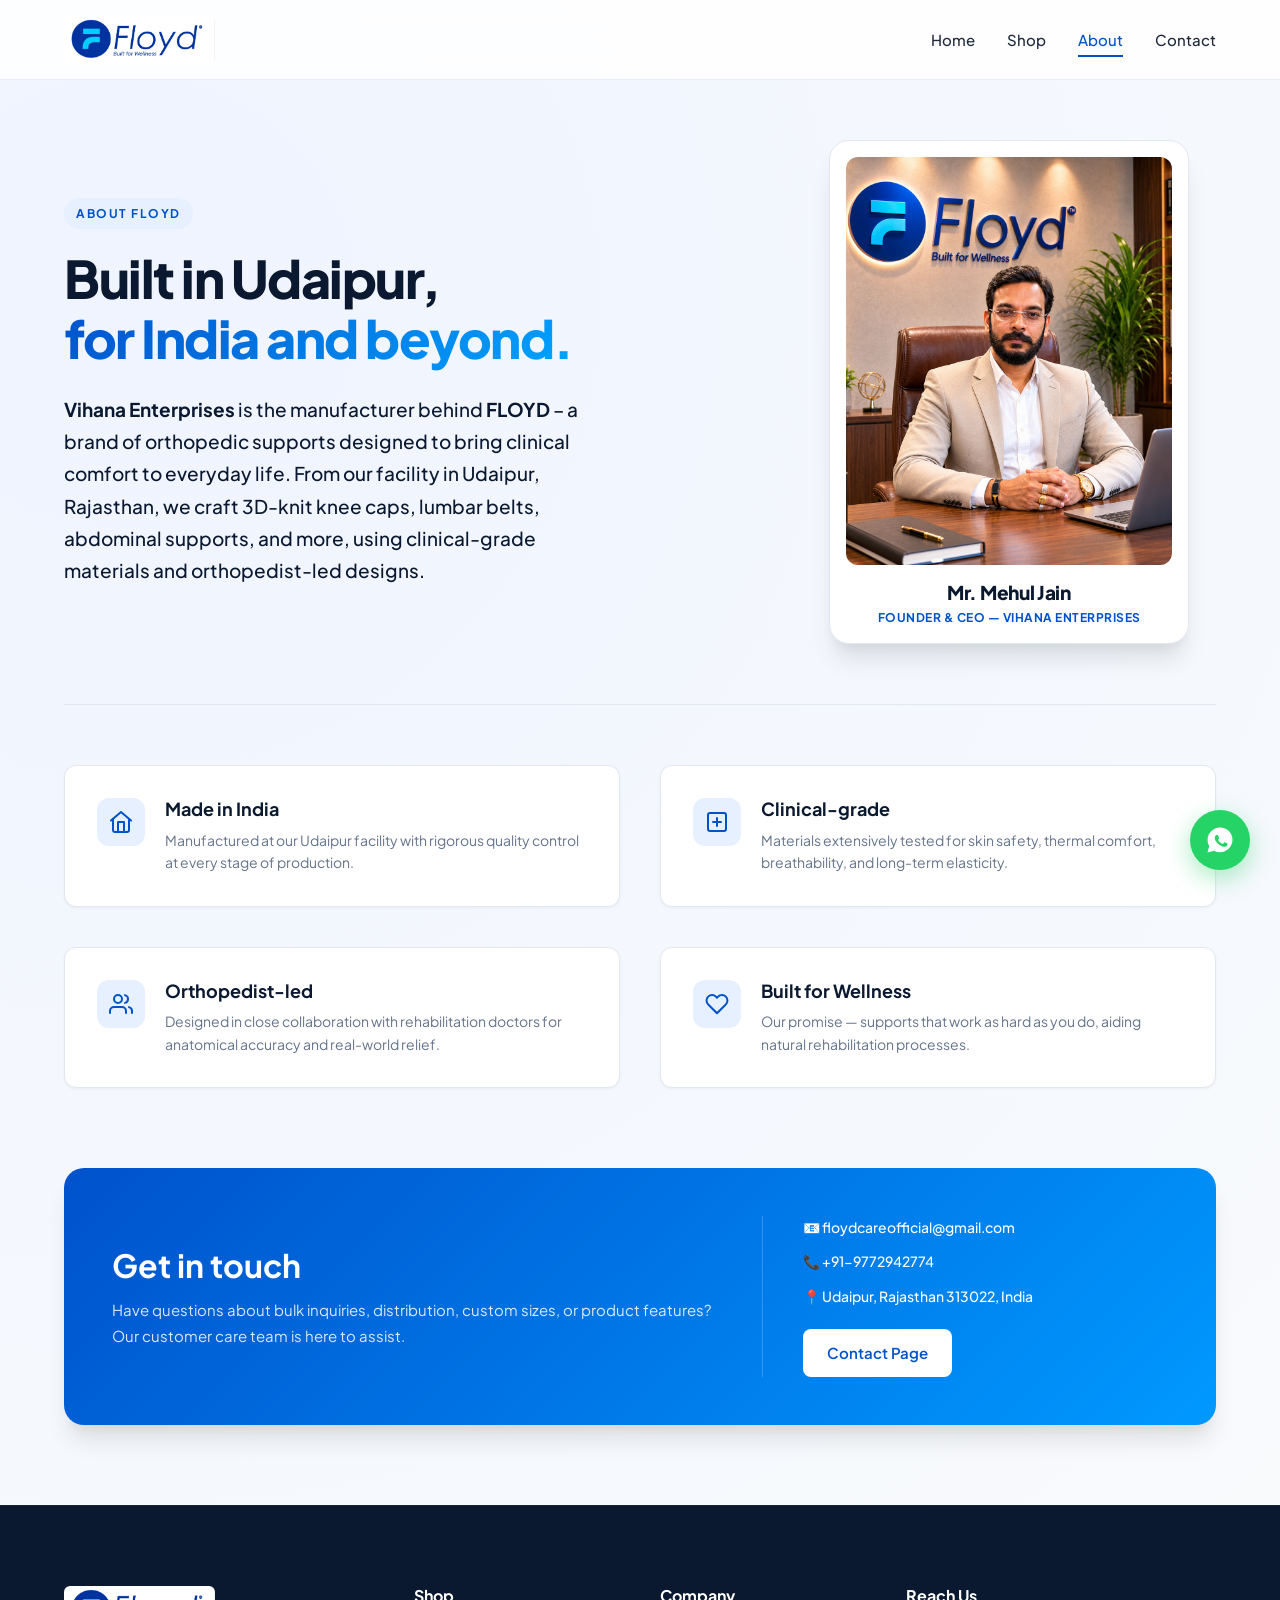
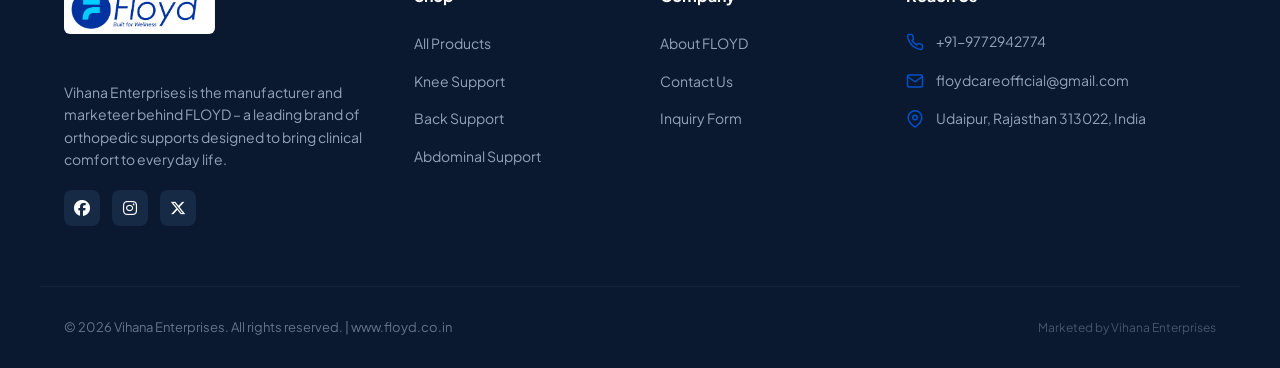
==== commit aba06c16: "Update footer copyright links to reflect the correct domain for Vihana Enterprises" ====
--- a/about.html
+++ b/about.html
@@ -218,7 +218,7 @@
         </div>
         
         <div class="container footer-bottom">
-            <p class="footer-copy">&copy; 2026 Vihana Enterprises. All rights reserved. | www.floyd.com</p>
+            <p class="footer-copy">&copy; 2026 Vihana Enterprises. All rights reserved. | www.floyd.co.in</p>
             <p style="color: #475569; font-size: 12px;">Marketed by Vihana Enterprises</p>
         </div>
     </footer>
--- a/styles.css
+++ b/styles.css
@@ -1410,6 +1410,12 @@
         width: calc(100% - 48px);
     }
     
+    .hero {
+        padding: calc(var(--header-height) + 40px) 0 60px 0;
+        background: linear-gradient(180deg, rgba(255, 255, 255, 0.85) 0%, rgba(240, 244, 255, 0.9) 100%), url('assets/hero_banner.png') no-repeat center center;
+        background-size: cover;
+    }
+    
     .hero-grid {
         grid-template-columns: 1fr;
         gap: 40px;
@@ -1430,13 +1436,7 @@
     }
     
     .hero-image-wrapper {
-        order: -1;
-        margin-bottom: 20px;
-    }
-    
-    .hero-image-card {
-        transform: rotate(0);
-        max-width: 360px;
+        display: none;
     }
     
     .categories-grid {
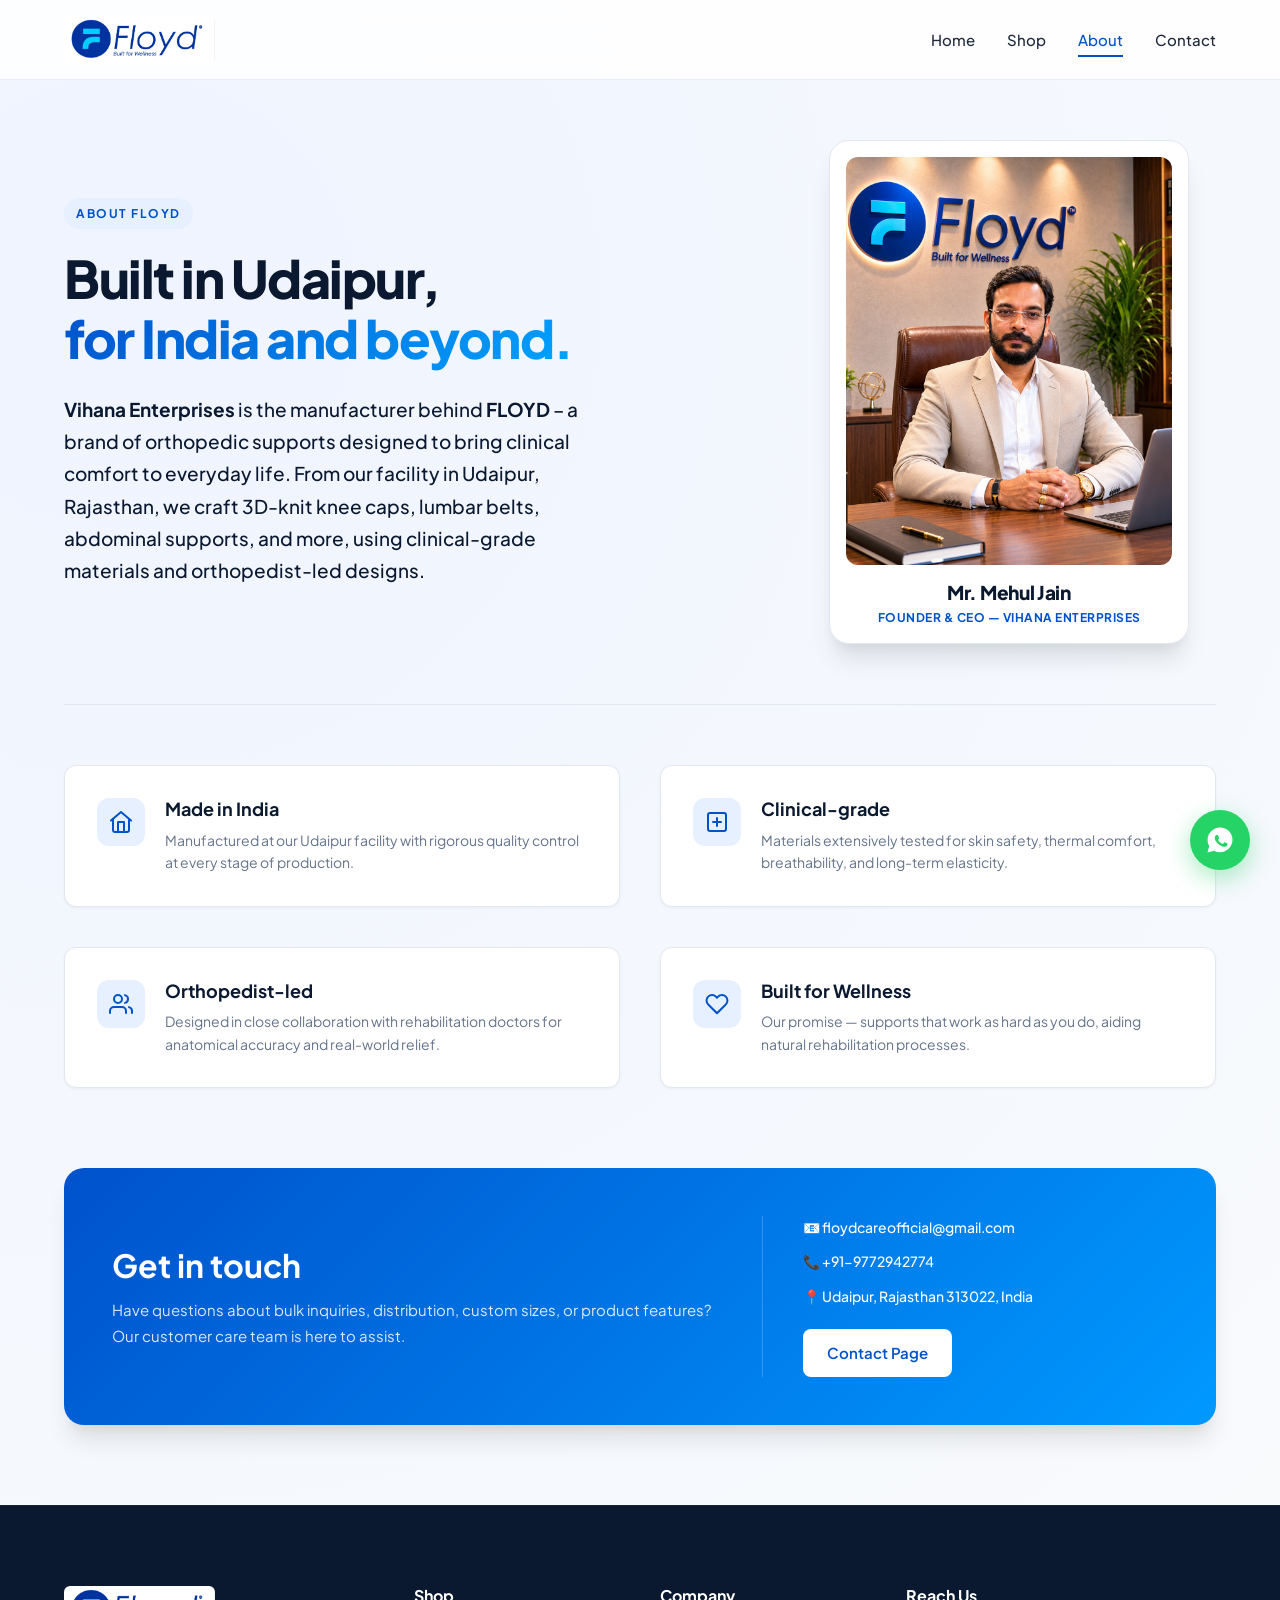
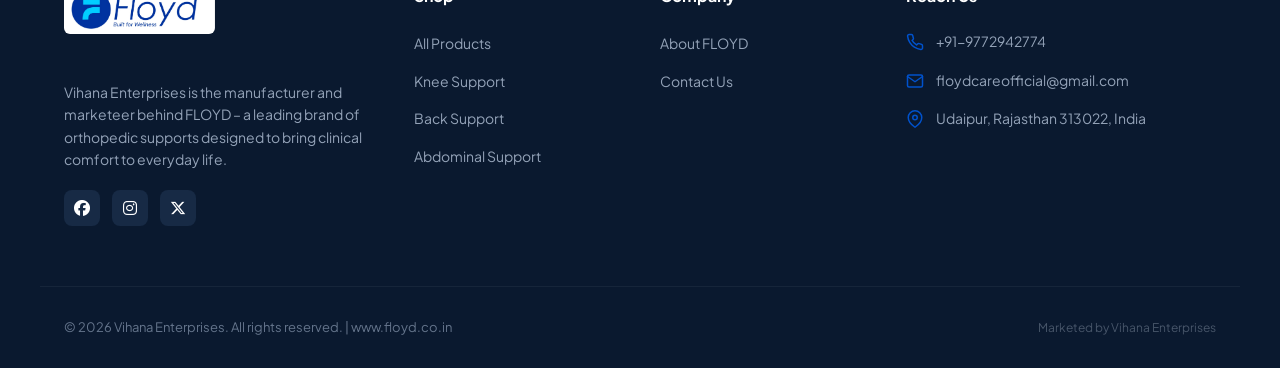
==== commit bd08af80: "feat: Implement dynamic product detail overlay with enhanced features and reviews - Added a new prod" ====
--- a/about.html
+++ b/about.html
@@ -162,10 +162,10 @@
                     <a href="https://facebook.com" class="social-icon facebook" target="_blank" aria-label="Facebook">
                         <i class="fa-brands fa-facebook" style="color: rgb(255, 255, 255);"></i>
                     </a>
-                    <a href="https://instagram.com" class="social-icon instagram" target="_blank" aria-label="Instagram">
+                    <a href="https://www.instagram.com/floyd_wellnessstore?igsh=azV6aXJ0bWRpNHFj" class="social-icon instagram" target="_blank" aria-label="Instagram">
                         <i class="fa-brands fa-instagram" style="color: rgb(255, 255, 255);"></i>
                     </a>
-                    <a href="https://twitter.com" class="social-icon twitter" target="_blank" aria-label="Twitter">
+                    <a href="https://x.com/FLOYDCARE" class="social-icon twitter" target="_blank" aria-label="Twitter">
                         <i class="fa-brands fa-x-twitter" style="color: rgb(255, 255, 255);"></i>
                     </a>
                 </div>
@@ -186,7 +186,6 @@
                 <ul class="footer-links">
                     <li><a href="about.html">About FLOYD</a></li>
                     <li><a href="contact.html">Contact Us</a></li>
-                    <li><a href="contact.html">Inquiry Form</a></li>
                 </ul>
             </div>
             
--- a/styles.css
+++ b/styles.css
@@ -1559,6 +1559,532 @@
     }
     
     .whatsapp-tooltip {
-        display: none; /* Hide tooltip on small mobile screens */
-    }
-}
+        display: none;
+    }
+}
+
+/* ==========================================================================
+   Premium Product Detail Page / Overlay Styles (Apple + Amazon inspired)
+   ========================================================================== */
+
+.product-detail-overlay {
+    position: fixed;
+    top: 0;
+    left: 0;
+    width: 100%;
+    height: 100%;
+    background-color: var(--bg-main);
+    z-index: 3000;
+    overflow-y: auto;
+    display: none;
+    opacity: 0;
+    transform: translateY(30px);
+    transition: opacity 0.35s cubic-bezier(0.4, 0, 0.2, 1), transform 0.35s cubic-bezier(0.4, 0, 0.2, 1);
+}
+
+.product-detail-overlay.active {
+    display: block;
+    opacity: 1;
+    transform: translateY(0);
+}
+
+/* Header style inside detail view */
+.detail-header {
+    background-color: var(--bg-white);
+    border-bottom: 1px solid var(--border-color);
+    position: sticky;
+    top: 0;
+    z-index: 100;
+    box-shadow: var(--shadow-sm);
+    padding: 16px 0;
+}
+
+.detail-header-content {
+    display: flex;
+    justify-content: space-between;
+    align-items: center;
+}
+
+.back-btn {
+    background: transparent;
+    border: none;
+    color: var(--accent-blue);
+    font-size: 16px;
+    font-weight: 600;
+    cursor: pointer;
+    display: flex;
+    align-items: center;
+    gap: 8px;
+    transition: var(--transition-smooth);
+    padding: 8px 16px;
+    border-radius: var(--border-radius-sm);
+}
+
+.back-btn:hover {
+    background-color: var(--accent-light);
+    color: #0045b5;
+}
+
+.detail-logo img {
+    height: 40px;
+    width: auto;
+}
+
+/* Body container styling */
+.detail-content-body {
+    padding: 40px 0 80px 0;
+}
+
+/* Main Grid: Left Section (45%) and Right Section (55%) */
+.detail-main-grid {
+    display: grid;
+    grid-template-columns: 0.45fr 0.55fr;
+    gap: 48px;
+    background-color: var(--bg-white);
+    border-radius: var(--border-radius-lg);
+    border: 1px solid var(--border-color);
+    padding: 40px;
+    box-shadow: var(--shadow-md);
+    margin-bottom: 40px;
+}
+
+/* Left Section: Thumbnail gallery + Main Image */
+.detail-left-section {
+    display: flex;
+    gap: 20px;
+}
+
+.thumbnail-gallery {
+    display: flex;
+    flex-direction: column;
+    gap: 12px;
+    flex-shrink: 0;
+}
+
+.thumbnail-item {
+    width: 60px;
+    height: 60px;
+    border: 1px solid var(--border-color);
+    border-radius: var(--border-radius-sm);
+    overflow: hidden;
+    cursor: pointer;
+    transition: var(--transition-smooth);
+    background-color: var(--bg-main);
+}
+
+.thumbnail-item img {
+    width: 100%;
+    height: 100%;
+    object-fit: cover;
+}
+
+.thumbnail-item:hover,
+.thumbnail-item.active {
+    border-color: var(--accent-blue);
+    box-shadow: 0 0 0 2px rgba(30, 94, 255, 0.15);
+}
+
+.main-image-container {
+    flex-grow: 1;
+    border: 1px solid var(--border-color);
+    border-radius: var(--border-radius-md);
+    overflow: hidden;
+    box-shadow: var(--shadow-sm);
+    background-color: var(--bg-main);
+    display: flex;
+    justify-content: center;
+    align-items: center;
+    position: relative;
+    padding: 20px;
+}
+
+.main-image-container img {
+    max-width: 100%;
+    max-height: 420px;
+    object-fit: contain;
+    transition: transform 0.3s ease;
+}
+
+.main-image-container:hover img {
+    transform: scale(1.06);
+}
+
+/* Right Section details */
+.detail-right-section {
+    display: flex;
+    flex-direction: column;
+}
+
+.detail-meta-category {
+    font-size: 12px;
+    font-weight: 700;
+    text-transform: uppercase;
+    color: var(--accent-blue);
+    letter-spacing: 1.5px;
+    margin-bottom: 8px;
+}
+
+.detail-product-title {
+    font-size: 30px;
+    font-weight: 800;
+    color: var(--primary-color);
+    margin-bottom: 12px;
+    line-height: 1.2;
+}
+
+.detail-rating-row {
+    display: flex;
+    align-items: center;
+    gap: 12px;
+    margin-bottom: 24px;
+    font-size: 14px;
+}
+
+.detail-stars {
+    color: #FBBF24;
+    letter-spacing: 1px;
+}
+
+.detail-rating-val {
+    color: var(--text-muted);
+}
+
+.detail-size-selector {
+    margin-bottom: 24px;
+}
+
+.selector-label {
+    display: block;
+    font-size: 14px;
+    font-weight: 700;
+    color: var(--primary-color);
+    margin-bottom: 10px;
+}
+
+.size-options {
+    display: flex;
+    gap: 10px;
+}
+
+.size-btn {
+    min-width: 48px;
+    height: 44px;
+    border: 1px solid var(--border-color);
+    background: var(--bg-white);
+    color: var(--primary-color);
+    font-size: 14px;
+    font-weight: 700;
+    border-radius: var(--border-radius-sm);
+    cursor: pointer;
+    transition: var(--transition-smooth);
+    display: flex;
+    justify-content: center;
+    align-items: center;
+}
+
+.size-btn:hover {
+    border-color: var(--accent-blue);
+    color: var(--accent-blue);
+}
+
+.size-btn.active {
+    border-color: var(--accent-blue);
+    background-color: var(--accent-blue);
+    color: #fff;
+    box-shadow: 0 4px 10px rgba(30, 94, 255, 0.25);
+}
+
+.detail-cta-row {
+    display: flex;
+    gap: 16px;
+    margin-bottom: 32px;
+}
+
+.detail-cta-row .btn {
+    flex: 1;
+    height: 48px;
+    font-size: 16px;
+    font-weight: 700;
+}
+
+.detail-features-section {
+    border-top: 1px solid var(--border-color);
+    padding-top: 24px;
+}
+
+.detail-section-title {
+    font-size: 18px;
+    font-weight: 800;
+    color: var(--primary-color);
+    margin-bottom: 16px;
+    letter-spacing: -0.3px;
+}
+
+.detail-features-list {
+    list-style: none;
+    display: flex;
+    flex-direction: column;
+    gap: 10px;
+}
+
+.detail-features-list li {
+    font-size: 14px;
+    color: var(--text-muted);
+    position: relative;
+    padding-left: 24px;
+}
+
+.detail-features-list li::before {
+    content: "✓";
+    position: absolute;
+    left: 0;
+    top: -2px;
+    color: var(--accent-blue);
+    font-weight: 900;
+    font-size: 15px;
+}
+
+/* Bottom Sections layout */
+.detail-bottom-section {
+    display: grid;
+    grid-template-columns: 1fr;
+    gap: 32px;
+}
+
+.detail-desc-box,
+.detail-specs-box,
+.detail-faq-box,
+.detail-reviews-box {
+    background-color: var(--bg-white);
+    border-radius: var(--border-radius-lg);
+    border: 1px solid var(--border-color);
+    padding: 32px;
+    box-shadow: var(--shadow-sm);
+}
+
+.detail-desc-box p {
+    font-size: 15px;
+    line-height: 1.7;
+    color: var(--text-muted);
+}
+
+/* Specs table */
+.specs-grid {
+    display: grid;
+    grid-template-columns: repeat(2, 1fr);
+    gap: 16px;
+}
+
+.specs-row {
+    display: flex;
+    justify-content: space-between;
+    padding: 12px 16px;
+    background-color: var(--bg-main);
+    border-radius: var(--border-radius-sm);
+}
+
+.specs-label {
+    font-weight: 700;
+    color: var(--primary-color);
+    font-size: 14px;
+}
+
+.specs-value {
+    color: var(--text-muted);
+    font-size: 14px;
+}
+
+/* FAQs accordion */
+.faq-item {
+    border-bottom: 1px solid var(--border-color);
+    padding: 16px 0;
+}
+
+.faq-item:last-child {
+    border-bottom: none;
+}
+
+.faq-question {
+    font-size: 15px;
+    font-weight: 700;
+    color: var(--primary-color);
+    cursor: pointer;
+    display: flex;
+    justify-content: space-between;
+    align-items: center;
+}
+
+.faq-question::after {
+    content: "+";
+    font-size: 20px;
+    color: var(--accent-blue);
+    font-weight: 700;
+    transition: transform 0.2s ease;
+}
+
+.faq-item.active .faq-question::after {
+    content: "−";
+    transform: rotate(180deg);
+}
+
+.faq-answer {
+    font-size: 14px;
+    color: var(--text-muted);
+    line-height: 1.6;
+    margin-top: 10px;
+    display: none;
+}
+
+.faq-item.active .faq-answer {
+    display: block;
+}
+
+/* Reviews Score summary */
+.reviews-summary-grid {
+    display: flex;
+    gap: 40px;
+    align-items: center;
+    border-bottom: 1px solid var(--border-color);
+    padding-bottom: 24px;
+    margin-bottom: 24px;
+}
+
+.reviews-score-card {
+    text-align: center;
+    background-color: var(--accent-light);
+    padding: 24px;
+    border-radius: var(--border-radius-md);
+    min-width: 140px;
+}
+
+.score-num {
+    font-size: 36px;
+    font-weight: 800;
+    color: var(--accent-blue);
+    line-height: 1;
+    margin-bottom: 6px;
+}
+
+.score-stars {
+    color: #FBBF24;
+    margin-bottom: 8px;
+    font-size: 12px;
+}
+
+.score-count {
+    font-size: 12px;
+    color: var(--text-muted);
+}
+
+.reviews-progress-bars {
+    flex-grow: 1;
+    display: flex;
+    flex-direction: column;
+    gap: 8px;
+}
+
+.progress-row {
+    display: flex;
+    align-items: center;
+    font-size: 13px;
+    color: var(--text-muted);
+    gap: 12px;
+}
+
+.progress-row span:first-child {
+    min-width: 48px;
+}
+
+.progress-row span:last-child {
+    min-width: 32px;
+    text-align: right;
+}
+
+.progress-bar-bg {
+    flex-grow: 1;
+    height: 8px;
+    background-color: var(--border-color);
+    border-radius: 4px;
+    overflow: hidden;
+}
+
+.progress-bar-fill {
+    height: 100%;
+    background-color: #FBBF24;
+    border-radius: 4px;
+}
+
+/* Reviews list items */
+.reviews-list {
+    display: flex;
+    flex-direction: column;
+    gap: 20px;
+}
+
+.review-item {
+    border-bottom: 1px solid var(--border-color);
+    padding-bottom: 20px;
+}
+
+.review-item:last-child {
+    border-bottom: none;
+    padding-bottom: 0;
+}
+
+.review-header {
+    display: flex;
+    justify-content: space-between;
+    margin-bottom: 8px;
+    font-size: 14px;
+}
+
+.review-user {
+    font-weight: 700;
+    color: var(--primary-color);
+}
+
+.review-date {
+    color: var(--text-muted);
+    font-size: 12px;
+}
+
+.review-body {
+    font-size: 14px;
+    line-height: 1.6;
+    color: var(--text-muted);
+}
+
+/* Responsive Overrides for detail page */
+@media (max-width: 900px) {
+    .detail-main-grid {
+        grid-template-columns: 1fr;
+        gap: 32px;
+        padding: 24px;
+    }
+    
+    .detail-left-section {
+        flex-direction: column-reverse;
+    }
+    
+    .thumbnail-gallery {
+        flex-direction: row;
+        overflow-x: auto;
+        padding-bottom: 8px;
+    }
+    
+    .specs-grid {
+        grid-template-columns: 1fr;
+    }
+}
+
+@media (max-width: 500px) {
+    .reviews-summary-grid {
+        flex-direction: column;
+        align-items: stretch;
+        gap: 20px;
+    }
+    
+    .detail-cta-row {
+        flex-direction: column;
+    }
+}
